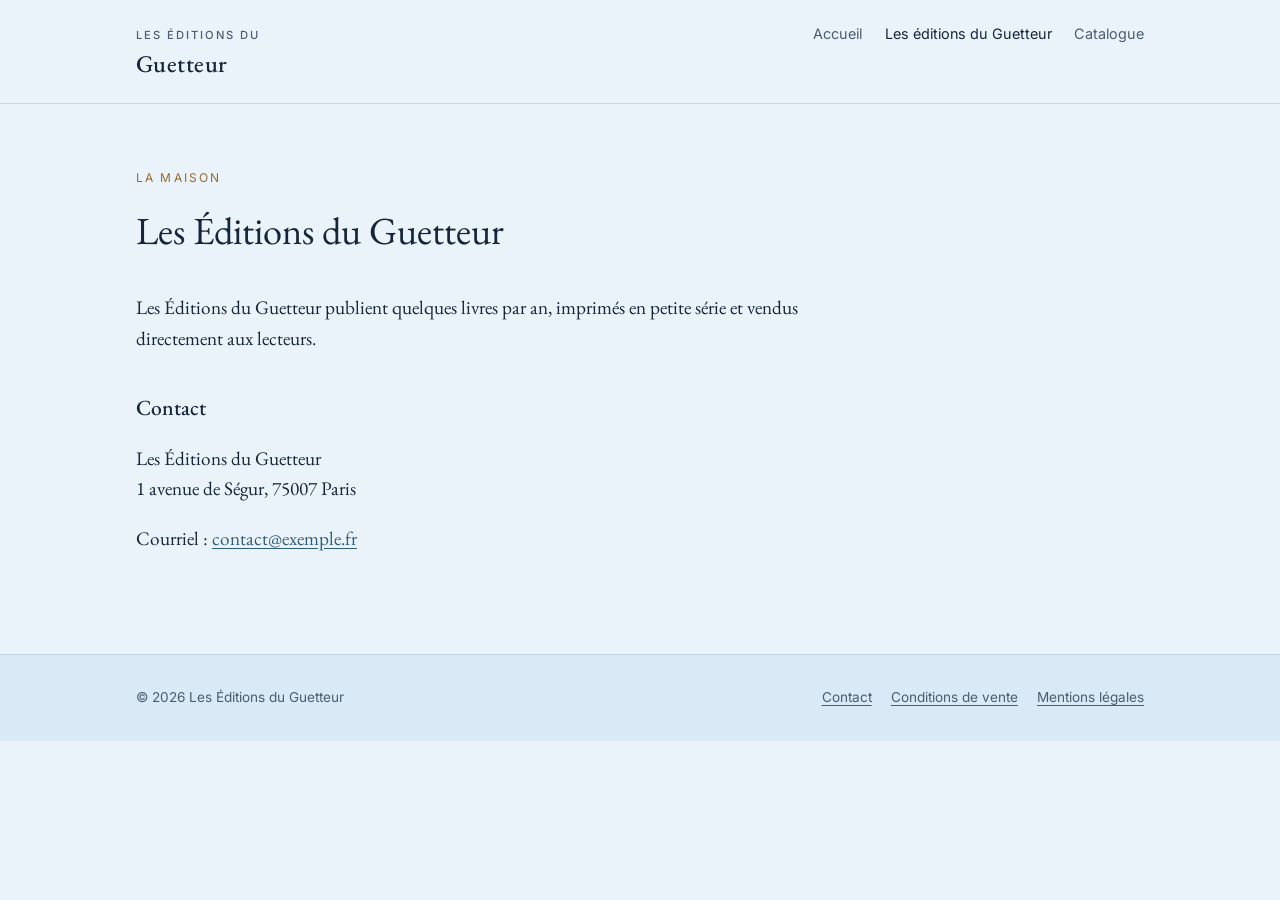
==== a-propos.html @ 1b1be40a "Nouvelle structure : menu, accueil dernière publication, catalogue en rubriques, extraits Co-Authore" ====
<!doctype html>
<html lang="fr">
<head>
  <meta charset="utf-8">
  <meta name="viewport" content="width=device-width, initial-scale=1">
  <meta name="robots" content="noindex"><!-- maquette : à retirer au lancement -->
  <title>La maison · Éditions du Guetteur</title>
  <link rel="preconnect" href="https://fonts.googleapis.com">
  <link rel="preconnect" href="https://fonts.gstatic.com" crossorigin>
  <link href="https://fonts.googleapis.com/css2?family=EB+Garamond:ital,wght@0,400;0,500;1,400&family=Inter:wght@400;500&display=swap" rel="stylesheet">
  <link rel="stylesheet" href="style.css">
</head>
<body>
  <header class="entete">
    <div class="conteneur">
      <a class="marque" href="index.html"><small>Les Éditions du</small>Guetteur</a>
      <nav class="nav">
        <a href="index.html">Accueil</a>
        <a href="a-propos.html" aria-current="page">Les éditions du Guetteur</a>
        <a href="catalogue.html">Catalogue</a>
      </nav>
    </div>
  </header>

  <main class="conteneur">
    <article class="texte">
      <p class="surtitre">La maison</p>
      <h1>Les Éditions du Guetteur</h1>
      <!-- TEXTE À FOURNIR : histoire et ligne éditoriale -->
      <p>Les Éditions du Guetteur publient quelques livres par an, imprimés en petite série et vendus directement aux lecteurs.</p>

      <h2>Contact</h2>
      <p>Les Éditions du Guetteur<br>1 avenue de Ségur, 75007 Paris</p>
      <!-- À FOURNIR : adresse e-mail de contact -->
      <p>Courriel : <a href="mailto:contact@exemple.fr">contact@exemple.fr</a></p>
    </article>
  </main>

  <footer class="pied">
    <div class="conteneur">
      <span>© 2026 Les Éditions du Guetteur</span>
      <nav>
        <a href="a-propos.html">Contact</a>
        <a href="cgv.html">Conditions de vente</a>
        <a href="mentions-legales.html">Mentions légales</a>
      </nav>
    </div>
  </footer>
</body>
</html>
---- style.css ----
/* Les Éditions du Guetteur — feuille de style unique */

:root {
  --papier: #eaf3fa;        /* bleu clair */
  --papier-2: #d9e9f5;
  --encre: #16263a;
  --encre-douce: #4a5d72;
  --filet: #c3d7e8;
  --accent: #2f5d7c;        /* bleu aquarelle */
  --accent-fonce: #234863;
  --ocre: #9a6a28;
  --largeur: 1040px;
  --serif: "EB Garamond", Garamond, Georgia, serif;
  --sans: "Inter", system-ui, -apple-system, sans-serif;
}

* { box-sizing: border-box; }

html { -webkit-text-size-adjust: 100%; }

body {
  margin: 0;
  background: var(--papier);
  color: var(--encre);
  font-family: var(--serif);
  font-size: 1.2rem;
  line-height: 1.6;
}

img { max-width: 100%; display: block; }

a { color: var(--accent); text-underline-offset: 3px; }
a:hover { color: var(--accent-fonce); }

.conteneur {
  max-width: var(--largeur);
  margin: 0 auto;
  padding: 0 16px;
}

/* En-tête */

.entete {
  border-bottom: 1px solid var(--filet);
}
.entete .conteneur {
  display: flex;
  align-items: baseline;
  justify-content: space-between;
  gap: 1rem;
  flex-wrap: wrap;
  padding-top: 1.4rem;
  padding-bottom: 1.2rem;
}
.marque {
  font-size: 1.5rem;
  font-weight: 500;
  letter-spacing: .02em;
  color: var(--encre);
  text-decoration: none;
}
.marque small {
  display: block;
  font-family: var(--sans);
  font-size: .7rem;
  letter-spacing: .18em;
  text-transform: uppercase;
  color: var(--encre-douce);
}
.nav { display: flex; flex-wrap: wrap; gap: .4rem 1.4rem; font-family: var(--sans); font-size: .9rem; }
.nav a { color: var(--encre-douce); text-decoration: none; }
.nav a:hover, .nav a[aria-current] { color: var(--encre); }

/* Accueil */

.intro {
  padding: 4.5rem 0 3rem;
  max-width: 40rem;
}
.intro h1 {
  font-weight: 400;
  font-size: clamp(2rem, 5vw, 3rem);
  line-height: 1.15;
  margin: 0 0 1rem;
}
.intro p { color: var(--encre-douce); margin: 0; }

.surtitre {
  font-family: var(--sans);
  font-size: .75rem;
  letter-spacing: .18em;
  text-transform: uppercase;
  color: var(--ocre);
  margin: 0 0 .8rem;
}

/* Accueil : dernière parution */

.a-la-une {
  display: grid;
  grid-template-columns: minmax(0, 4fr) minmax(0, 7fr);
  gap: 3.5rem;
  align-items: center;
  padding: 1rem 0 5rem;
}
.a-la-une-couverture { display: block; max-width: 340px; color: inherit; text-decoration: none; }
.a-la-une-couverture:hover .couverture { transform: translateY(-4px); box-shadow: 0 18px 30px -12px rgba(31,29,26,.35); }
.a-la-une h2 {
  font-weight: 400;
  font-size: clamp(1.8rem, 4vw, 2.6rem);
  line-height: 1.1;
  margin: 0 0 .3rem;
}
.a-la-une h2 a { color: var(--encre); text-decoration: none; }
.a-la-une h2 a:hover { color: var(--accent); }
.a-la-une .auteur { font-size: 1.3rem; color: var(--encre-douce); margin: 0 0 1rem; }
.a-la-une .details { font-family: var(--sans); font-size: .9rem; color: var(--encre-douce); margin: 0 0 2rem; }
.a-la-une .liens { display: flex; align-items: center; gap: 1.5rem; flex-wrap: wrap; margin: 0; }
.a-la-une .liens a:not(.bouton) { font-family: var(--sans); font-size: .95rem; }

/* Accueil : apparition en douceur (CSS seul, sans JavaScript) */

@keyframes apparaitre {
  from { opacity: 0; transform: translateY(18px); }
  to   { opacity: 1; transform: none; }
}
@keyframes poser-livre {
  from { opacity: 0; transform: translateY(28px) rotate(-2deg); }
  to   { opacity: 1; transform: none; }
}
.intro-courte h1 { animation: apparaitre .9s ease-out both; }
.a-la-une-couverture { animation: poser-livre 1.1s cubic-bezier(.2,.7,.2,1) .25s both; }
.a-la-une > div > * { animation: apparaitre .8s ease-out both; }
.a-la-une > div > :nth-child(1) { animation-delay: .6s; }
.a-la-une > div > :nth-child(2) { animation-delay: .75s; }
.a-la-une > div > :nth-child(3) { animation-delay: .9s; }
.a-la-une > div > :nth-child(4) { animation-delay: 1.1s; }
.a-la-une .bouton { transition: background .2s ease, transform .2s ease; }
.a-la-une .bouton:hover { transform: translateY(-2px); }

@media (prefers-reduced-motion: reduce) {
  .intro-courte h1, .a-la-une-couverture, .a-la-une > div > * { animation: none; }
}

/* Catalogue : rubriques */

.intro-courte { padding-bottom: 1rem; }
.rubrique { padding: 1.5rem 0 1rem; border-top: 1px solid var(--filet); }
.rubrique:last-child { padding-bottom: 4rem; }
.rubrique h2 { font-weight: 500; font-size: 1.6rem; margin: 0 0 1.5rem; }
.rubrique .catalogue { padding: 0 0 2rem; }
.rubrique .vide { color: var(--encre-douce); font-style: italic; margin: 0 0 2rem; }

.catalogue {
  display: grid;
  grid-template-columns: repeat(auto-fill, minmax(150px, 230px));
  gap: 2.5rem 1.5rem;
  padding: 1rem 0 5rem;
}
.fiche { text-decoration: none; color: inherit; }
.fiche h3 { font-weight: 500; font-size: 1.25rem; margin: 1rem 0 .1rem; line-height: 1.25; }
.fiche p { margin: 0; color: var(--encre-douce); font-size: 1rem; }
.fiche:hover .couverture { transform: translateY(-4px); box-shadow: 0 18px 30px -12px rgba(31,29,26,.35); }

/* Vraie couverture (image) */

.couverture-img {
  width: 100%;
  height: auto;
  background: #fff;
  box-shadow: 0 10px 24px -12px rgba(31,29,26,.35);
  transition: transform .25s ease, box-shadow .25s ease;
}
.fiche:hover .couverture-img,
.a-la-une-couverture:hover .couverture-img { transform: translateY(-4px); box-shadow: 0 18px 30px -12px rgba(31,29,26,.35); }
.livre .couverture-img { max-width: 420px; }

/* Couverture typographique (en attendant la vraie) */

.couverture {
  aspect-ratio: 2 / 3;
  position: relative;
  overflow: hidden;
  background: #fbf9f4;
  box-shadow: 0 10px 24px -12px rgba(31,29,26,.35);
  transition: transform .25s ease, box-shadow .25s ease;
  display: flex;
  flex-direction: column;
  justify-content: space-between;
  padding: 9% 10%;
  color: var(--encre);
}
.couverture::before {
  content: "";
  position: absolute;
  inset: -10%;
  background:
    radial-gradient(ellipse 45% 30% at 30% 55%, rgba(47,93,124,.38), transparent 70%),
    radial-gradient(ellipse 35% 28% at 68% 62%, rgba(192,138,62,.35), transparent 70%),
    radial-gradient(ellipse 30% 22% at 52% 74%, rgba(122,150,98,.30), transparent 70%);
  filter: blur(6px);
}
.couverture > * { position: relative; }
.couverture .c-auteur {
  font-family: var(--sans);
  font-size: clamp(.55rem, 1.6vw, .8rem);
  letter-spacing: .2em;
  text-transform: uppercase;
}
.couverture .c-titre {
  font-size: clamp(1.3rem, 4vw, 2.2rem);
  line-height: 1.05;
  font-weight: 500;
}
.couverture .c-editeur {
  font-family: var(--sans);
  font-size: clamp(.5rem, 1.4vw, .7rem);
  letter-spacing: .14em;
  text-transform: uppercase;
  color: var(--encre-douce);
}

/* Page livre */

.livre {
  display: grid;
  grid-template-columns: minmax(0, 5fr) minmax(0, 7fr);
  gap: 4rem;
  padding: 4rem 0;
  align-items: start;
}
.livre h1 {
  font-weight: 400;
  font-size: clamp(2rem, 5vw, 3rem);
  line-height: 1.1;
  margin: 0 0 .3rem;
}
.livre .auteur { font-size: 1.3rem; color: var(--encre-douce); margin: 0 0 2rem; }

.achat {
  display: flex;
  align-items: center;
  gap: 1.5rem;
  flex-wrap: wrap;
  padding: 1.4rem 0;
  border-top: 1px solid var(--filet);
  border-bottom: 1px solid var(--filet);
  margin-bottom: 2rem;
}
.prix { font-size: 2rem; }
.prix small { display: block; font-family: var(--sans); font-size: .75rem; color: var(--encre-douce); }
.bouton {
  display: inline-block;
  background: var(--accent);
  color: #fff;
  font-family: var(--sans);
  font-size: 1rem;
  font-weight: 500;
  padding: .9rem 1.8rem;
  border-radius: 2px;
  text-decoration: none;
}
.bouton:hover { background: var(--accent-fonce); color: #fff; }
.achat .note { font-family: var(--sans); font-size: .8rem; color: var(--encre-douce); flex-basis: 100%; margin: 0; }

.caracteristiques {
  font-family: var(--sans);
  font-size: .9rem;
  display: grid;
  grid-template-columns: auto 1fr;
  gap: .4rem 1.5rem;
  margin: 2rem 0 0;
}
.caracteristiques dt { color: var(--encre-douce); }
.caracteristiques dd { margin: 0; }

.photo-lecture { margin: 3rem 0 0; }
.photo-lecture figcaption { font-family: var(--sans); font-size: .8rem; color: var(--encre-douce); margin-top: .5rem; }

/* Page livre : l'auteur, extraits */

.livre-suite { border-top: 1px solid var(--filet); padding: 2.5rem 0; }
.livre-suite:last-child { padding-bottom: 5rem; }
.livre-suite h2 { font-weight: 500; font-size: 1.6rem; margin: 0 0 1.2rem; }
.livre-suite > p { max-width: 42rem; }
.pages-livre { margin: 0 0 2.5rem; }
.pages-livre img { width: 100%; height: auto; box-shadow: 0 10px 24px -12px rgba(31,29,26,.35); }
.pages-livre figcaption { font-family: var(--sans); font-size: .8rem; color: var(--encre-douce); margin-top: .5rem; }
.extraits { max-width: 42rem; }
.extraits blockquote { margin: 0; padding: 0 0 1.6rem; font-style: italic; }
.extraits blockquote + blockquote::before { content: "★"; display: block; text-align: center; font-style: normal; font-size: .9rem; color: var(--encre-douce); margin-bottom: 1.6rem; }
.extraits p { margin: 0; }

/* Pages de texte */

.texte { max-width: 42rem; padding: 4rem 0 5rem; }
.texte h1 { font-weight: 400; font-size: 2.4rem; margin: 0 0 2rem; }
.texte h2 { font-weight: 500; font-size: 1.35rem; margin: 2.2rem 0 .6rem; }

/* Pied de page */

.pied {
  border-top: 1px solid var(--filet);
  background: var(--papier-2);
  font-family: var(--sans);
  font-size: .85rem;
  color: var(--encre-douce);
}
.pied .conteneur {
  display: flex;
  justify-content: space-between;
  gap: 1rem;
  flex-wrap: wrap;
  padding-top: 2rem;
  padding-bottom: 2rem;
}
.pied a { color: var(--encre-douce); }
.pied nav { display: flex; gap: 1.2rem; flex-wrap: wrap; }

@media (max-width: 720px) {
  .livre { grid-template-columns: 1fr; gap: 2rem; padding: 2rem 0; }
  .livre .couverture, .livre .couverture-img { max-width: 280px; }
  .intro { padding: 3rem 0 2rem; }
  .a-la-une { grid-template-columns: 1fr; gap: 2rem; padding-bottom: 3.5rem; }
  .a-la-une-couverture { max-width: 260px; }
}
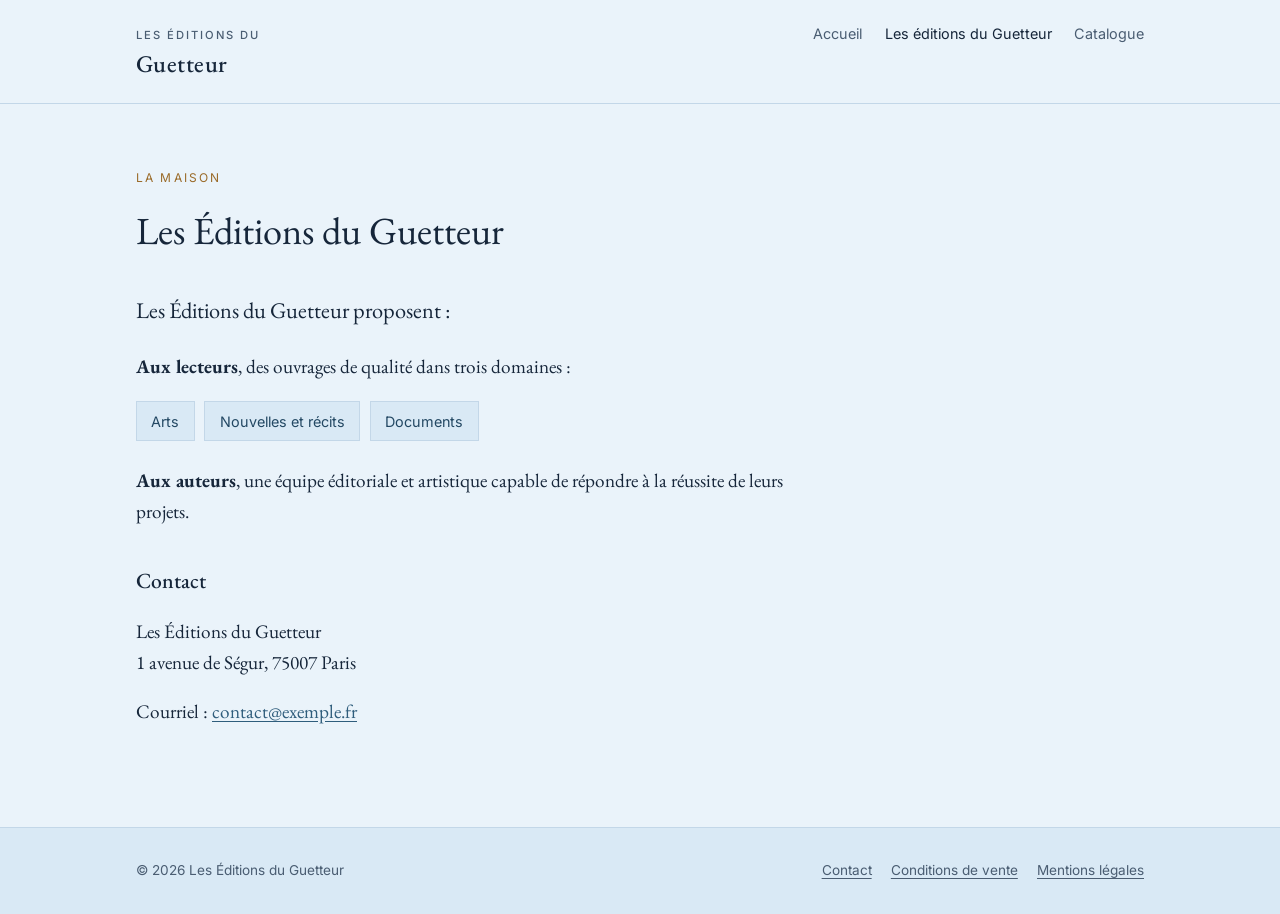
==== commit 60688004: "Prochaine publication, livres à paraître, texte de la maison, détails du livre Co-Authored-By: Claud" ====
--- a/a-propos.html
+++ b/a-propos.html
@@ -26,8 +26,15 @@
     <article class="texte">
       <p class="surtitre">La maison</p>
       <h1>Les Éditions du Guetteur</h1>
-      <!-- TEXTE À FOURNIR : histoire et ligne éditoriale -->
-      <p>Les Éditions du Guetteur publient quelques livres par an, imprimés en petite série et vendus directement aux lecteurs.</p>
+      <!-- Texte de Thierry (Bureau, « Les Editions du Guetteur proposent.docx », 4 nov. 2026) -->
+      <p class="chapeau">Les Éditions du Guetteur proposent&nbsp;:</p>
+      <p><strong>Aux lecteurs</strong>, des ouvrages de qualité dans trois domaines&nbsp;:</p>
+      <ul class="domaines">
+        <li><a href="catalogue.html#arts">Arts</a></li>
+        <li><a href="catalogue.html#nouvelles-recits">Nouvelles et récits</a></li>
+        <li><a href="catalogue.html#documents">Documents</a></li>
+      </ul>
+      <p><strong>Aux auteurs</strong>, une équipe éditoriale et artistique capable de répondre à la réussite de leurs projets.</p>
 
       <h2>Contact</h2>
       <p>Les Éditions du Guetteur<br>1 avenue de Ségur, 75007 Paris</p>
--- a/style.css
+++ b/style.css
@@ -118,6 +118,34 @@
 .a-la-une .liens { display: flex; align-items: center; gap: 1.5rem; flex-wrap: wrap; margin: 0; }
 .a-la-une .liens a:not(.bouton) { font-family: var(--sans); font-size: .95rem; }
 
+/* Accueil : prochaine publication */
+
+.a-venir { border-top: 1px solid var(--filet); padding-top: 3rem; }
+.titre-section {
+  font-weight: 400;
+  font-size: clamp(1.8rem, 4vw, 2.4rem);
+  line-height: 1.15;
+  margin: 0 0 2rem;
+}
+.a-venir h3 {
+  font-weight: 400;
+  font-size: clamp(1.8rem, 4vw, 2.6rem);
+  line-height: 1.1;
+  margin: 0 0 .3rem;
+}
+.a-venir .sortie {
+  display: inline-block;
+  font-family: var(--sans);
+  font-size: .95rem;
+  color: var(--accent-fonce);
+  background: var(--papier-2);
+  border: 1px solid var(--filet);
+  padding: .5rem .9rem;
+  margin: 0;
+}
+.a-venir .a-la-une-couverture,
+.a-venir .a-la-une > div > * { animation: none; }
+
 /* Accueil : apparition en douceur (CSS seul, sans JavaScript) */
 
 @keyframes apparaitre {
@@ -141,6 +169,47 @@
 @media (prefers-reduced-motion: reduce) {
   .intro-courte h1, .a-la-une-couverture, .a-la-une > div > * { animation: none; }
 }
+
+/* Catalogue : livre à paraître */
+
+.catalogue { align-items: start; }
+.vignette { position: relative; }
+.bandeau {
+  position: absolute;
+  top: .7rem;
+  left: .7rem;
+  font-family: var(--sans);
+  font-size: .72rem;
+  font-weight: 500;
+  letter-spacing: .12em;
+  text-transform: uppercase;
+  color: #fff;
+  background: var(--accent);
+  padding: .35rem .6rem;
+}
+.fiche-a-paraitre { cursor: default; }
+.bandeau-bas { top: auto; left: auto; bottom: 2.6rem; right: .7rem; }
+
+/* Livres tests (fictifs, à retirer avant le lancement) */
+.fiche-test { cursor: default; }
+.bandeau-test { background: var(--ocre); top: auto; left: auto; bottom: 2.6rem; right: .7rem; }
+.vignette .bandeau { z-index: 1; }
+.couverture.teinte-ocre::before {
+  background:
+    radial-gradient(ellipse 50% 35% at 35% 60%, rgba(192,138,62,.45), transparent 70%),
+    radial-gradient(ellipse 35% 25% at 70% 70%, rgba(154,106,40,.30), transparent 70%);
+}
+.couverture.teinte-vert::before {
+  background:
+    radial-gradient(ellipse 50% 35% at 40% 60%, rgba(122,150,98,.45), transparent 70%),
+    radial-gradient(ellipse 35% 25% at 70% 50%, rgba(47,93,124,.25), transparent 70%);
+}
+.couverture.teinte-gris::before {
+  background:
+    radial-gradient(ellipse 55% 35% at 45% 62%, rgba(74,93,114,.40), transparent 70%),
+    radial-gradient(ellipse 30% 22% at 70% 72%, rgba(22,38,58,.25), transparent 70%);
+}
+.fiche .details-fiche { font-family: var(--sans); font-size: .8rem; line-height: 1.5; margin-top: .4rem; }
 
 /* Catalogue : rubriques */
 
@@ -296,6 +365,19 @@
 .texte { max-width: 42rem; padding: 4rem 0 5rem; }
 .texte h1 { font-weight: 400; font-size: 2.4rem; margin: 0 0 2rem; }
 .texte h2 { font-weight: 500; font-size: 1.35rem; margin: 2.2rem 0 .6rem; }
+.texte .chapeau { font-size: 1.4rem; margin-bottom: 1.4rem; }
+.domaines { list-style: none; padding: 0; margin: .4rem 0 1.6rem; display: flex; flex-wrap: wrap; gap: .6rem; }
+.domaines a {
+  display: inline-block;
+  font-family: var(--sans);
+  font-size: .9rem;
+  text-decoration: none;
+  color: var(--accent-fonce);
+  background: var(--papier-2);
+  border: 1px solid var(--filet);
+  padding: .45rem .9rem;
+}
+.domaines a:hover { background: var(--filet); }
 
 /* Pied de page */
 
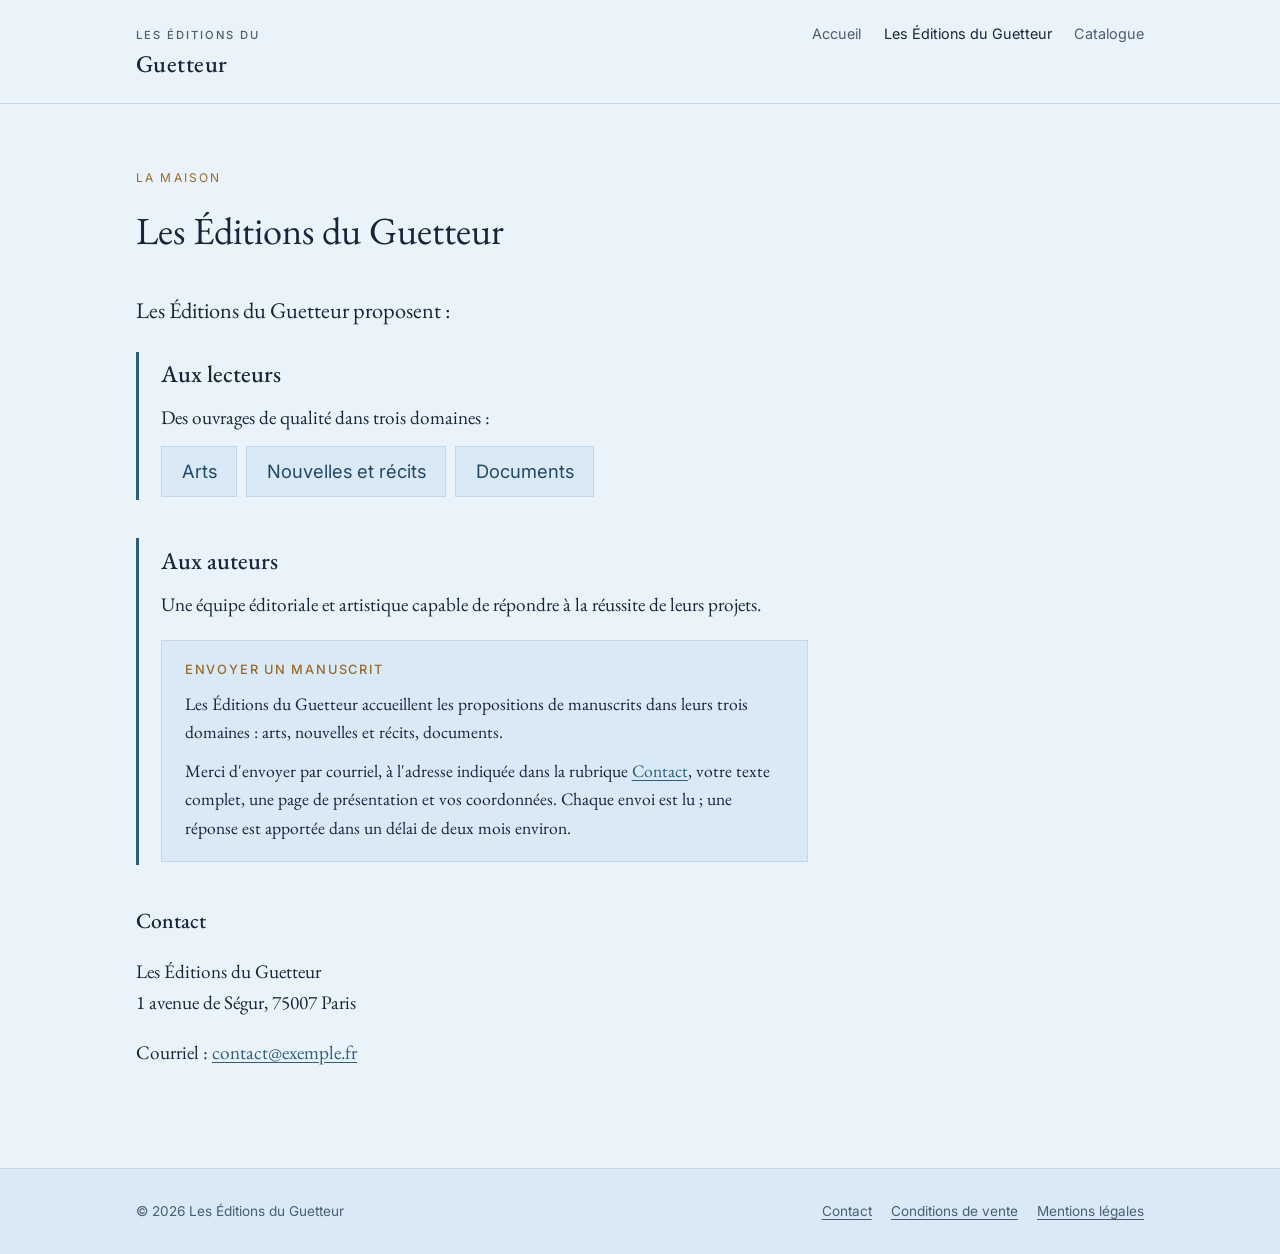
==== commit 669dc57e: "Présentation des Aquarellistes, menu « Les Éditions », volets lecteurs/auteurs et envoi de manuscrit" ====
--- a/a-propos.html
+++ b/a-propos.html
@@ -16,7 +16,7 @@
       <a class="marque" href="index.html"><small>Les Éditions du</small>Guetteur</a>
       <nav class="nav">
         <a href="index.html">Accueil</a>
-        <a href="a-propos.html" aria-current="page">Les éditions du Guetteur</a>
+        <a href="a-propos.html" aria-current="page">Les Éditions du Guetteur</a>
         <a href="catalogue.html">Catalogue</a>
       </nav>
     </div>
@@ -28,15 +28,28 @@
       <h1>Les Éditions du Guetteur</h1>
       <!-- Texte de Thierry (Bureau, « Les Editions du Guetteur proposent.docx », 4 nov. 2026) -->
       <p class="chapeau">Les Éditions du Guetteur proposent&nbsp;:</p>
-      <p><strong>Aux lecteurs</strong>, des ouvrages de qualité dans trois domaines&nbsp;:</p>
-      <ul class="domaines">
-        <li><a href="catalogue.html#arts">Arts</a></li>
-        <li><a href="catalogue.html#nouvelles-recits">Nouvelles et récits</a></li>
-        <li><a href="catalogue.html#documents">Documents</a></li>
-      </ul>
-      <p><strong>Aux auteurs</strong>, une équipe éditoriale et artistique capable de répondre à la réussite de leurs projets.</p>
+      <section class="volet" aria-labelledby="titre-lecteurs">
+        <h2 id="titre-lecteurs">Aux lecteurs</h2>
+        <p>Des ouvrages de qualité dans trois domaines&nbsp;:</p>
+        <ul class="domaines">
+          <li><a href="catalogue.html#arts">Arts</a></li>
+          <li><a href="catalogue.html#nouvelles-recits">Nouvelles et récits</a></li>
+          <li><a href="catalogue.html#documents">Documents</a></li>
+        </ul>
+      </section>
 
-      <h2>Contact</h2>
+      <section class="volet" aria-labelledby="titre-auteurs">
+        <h2 id="titre-auteurs">Aux auteurs</h2>
+        <p>Une équipe éditoriale et artistique capable de répondre à la réussite de leurs projets.</p>
+        <!-- Brouillon n° 2 choisi par Thierry le 9 nov. 2026 : envoi par courriel, réponse sous deux mois environ -->
+        <div class="manuscrit">
+          <h3>Envoyer un manuscrit</h3>
+          <p>Les Éditions du Guetteur accueillent les propositions de manuscrits dans leurs trois domaines&nbsp;: arts, nouvelles et récits, documents.</p>
+          <p>Merci d'envoyer par courriel, à l'adresse indiquée dans la rubrique <a href="#contact">Contact</a>, votre texte complet, une page de présentation et vos coordonnées. Chaque envoi est lu&nbsp;; une réponse est apportée dans un délai de deux mois environ.</p>
+        </div>
+      </section>
+
+      <h2 id="contact">Contact</h2>
       <p>Les Éditions du Guetteur<br>1 avenue de Ségur, 75007 Paris</p>
       <!-- À FOURNIR : adresse e-mail de contact -->
       <p>Courriel : <a href="mailto:contact@exemple.fr">contact@exemple.fr</a></p>
--- a/style.css
+++ b/style.css
@@ -118,6 +118,40 @@
 .a-la-une .liens { display: flex; align-items: center; gap: 1.5rem; flex-wrap: wrap; margin: 0; }
 .a-la-une .liens a:not(.bouton) { font-family: var(--sans); font-size: .95rem; }
 
+/* Accueil : nom du domaine (Arts, Nouvelles et récits, Documents) plus grand */
+.a-la-une .surtitre { font-size: 1.05rem; letter-spacing: .14em; margin-bottom: .6rem; }
+
+/* Accueil : citation, rareté, feuilleter */
+
+.citation-une {
+  margin: 0 0 1.4rem;
+  padding-left: 1.2rem;
+  border-left: 2px solid var(--accent);
+  font-style: italic;
+  font-size: clamp(1.3rem, 2.6vw, 1.7rem);
+  line-height: 1.35;
+  color: var(--encre);
+}
+.citation-une p { margin: 0; }
+.rarete { font-family: var(--sans); font-size: .95rem; color: var(--encre-douce); margin: 0 0 1.8rem; }
+.rarete strong { color: var(--encre); font-weight: 500; }
+
+.feuilleter {
+  display: block;
+  margin: -2rem 0 5rem;
+  text-decoration: none;
+  color: var(--accent);
+}
+.feuilleter img {
+  width: 100%;
+  height: auto;
+  box-shadow: 0 10px 24px -12px rgba(31,29,26,.35);
+  transition: transform .25s ease, box-shadow .25s ease;
+}
+.feuilleter:hover img { transform: translateY(-3px); box-shadow: 0 18px 30px -12px rgba(31,29,26,.35); }
+.feuilleter-legende { display: block; font-family: var(--sans); font-size: .95rem; margin-top: .8rem; }
+.feuilleter:hover .feuilleter-legende { color: var(--accent-fonce); text-decoration: underline; text-underline-offset: 3px; }
+
 /* Accueil : prochaine publication */
 
 .a-venir { border-top: 1px solid var(--filet); padding-top: 3rem; }
@@ -133,6 +167,9 @@
   line-height: 1.1;
   margin: 0 0 .3rem;
 }
+.a-venir h3 a { color: var(--encre); text-decoration: none; }
+.a-venir h3 a:hover { color: var(--accent); }
+.a-venir .liens { margin-top: 1.4rem; }
 .a-venir .sortie {
   display: inline-block;
   font-family: var(--sans);
@@ -162,12 +199,15 @@
 .a-la-une > div > :nth-child(1) { animation-delay: .6s; }
 .a-la-une > div > :nth-child(2) { animation-delay: .75s; }
 .a-la-une > div > :nth-child(3) { animation-delay: .9s; }
-.a-la-une > div > :nth-child(4) { animation-delay: 1.1s; }
+.a-la-une > div > :nth-child(4) { animation-delay: 1.05s; }
+.a-la-une > div > :nth-child(5) { animation-delay: 1.2s; }
+.a-la-une > div > :nth-child(6) { animation-delay: 1.35s; }
+.feuilleter { animation: apparaitre .9s ease-out 1.5s both; }
 .a-la-une .bouton { transition: background .2s ease, transform .2s ease; }
 .a-la-une .bouton:hover { transform: translateY(-2px); }
 
 @media (prefers-reduced-motion: reduce) {
-  .intro-courte h1, .a-la-une-couverture, .a-la-une > div > * { animation: none; }
+  .intro-courte h1, .a-la-une-couverture, .a-la-une > div > *, .feuilleter { animation: none; }
 }
 
 /* Catalogue : livre à paraître */
@@ -187,7 +227,6 @@
   background: var(--accent);
   padding: .35rem .6rem;
 }
-.fiche-a-paraitre { cursor: default; }
 .bandeau-bas { top: auto; left: auto; bottom: 2.6rem; right: .7rem; }
 
 /* Livres tests (fictifs, à retirer avant le lancement) */
@@ -332,6 +371,24 @@
 .bouton:hover { background: var(--accent-fonce); color: #fff; }
 .achat .note { font-family: var(--sans); font-size: .8rem; color: var(--encre-douce); flex-basis: 100%; margin: 0; }
 
+.parution {
+  padding: 1.4rem 0;
+  border-top: 1px solid var(--filet);
+  border-bottom: 1px solid var(--filet);
+  margin-bottom: 2rem;
+}
+.parution-date {
+  display: inline-block;
+  font-family: var(--sans);
+  font-size: 1.05rem;
+  color: var(--accent-fonce);
+  background: var(--papier-2);
+  border: 1px solid var(--filet);
+  padding: .6rem 1rem;
+  margin: 0 0 .8rem;
+}
+.parution .note { font-family: var(--sans); font-size: .8rem; color: var(--encre-douce); margin: 0; }
+
 .caracteristiques {
   font-family: var(--sans);
   font-size: .9rem;
@@ -360,6 +417,18 @@
 .extraits blockquote + blockquote::before { content: "★"; display: block; text-align: center; font-style: normal; font-size: .9rem; color: var(--encre-douce); margin-bottom: 1.6rem; }
 .extraits p { margin: 0; }
 
+.biblio { list-style: none; padding: 0; margin: 0 0 2rem; max-width: 42rem; display: grid; gap: 1rem; }
+.biblio li { font-family: var(--sans); font-size: .9rem; color: var(--encre-douce); line-height: 1.5; }
+.biblio .b-titre {
+  display: block;
+  font-family: var(--serif);
+  font-size: 1.05rem;
+  font-variant: small-caps;
+  letter-spacing: .03em;
+  color: var(--encre);
+}
+.biblio-note { max-width: 42rem; font-style: italic; color: var(--encre-douce); }
+
 /* Pages de texte */
 
 .texte { max-width: 42rem; padding: 4rem 0 5rem; }
@@ -370,14 +439,41 @@
 .domaines a {
   display: inline-block;
   font-family: var(--sans);
-  font-size: .9rem;
+  font-size: 1.15rem;
   text-decoration: none;
   color: var(--accent-fonce);
   background: var(--papier-2);
   border: 1px solid var(--filet);
-  padding: .45rem .9rem;
+  padding: .6rem 1.2rem;
 }
 .domaines a:hover { background: var(--filet); }
+
+/* Page « Les Éditions du Guetteur » : deux volets, lecteurs et auteurs */
+.volet {
+  border-left: 3px solid var(--accent);
+  padding: .2rem 0 .2rem 1.4rem;
+  margin: 0 0 2.4rem;
+}
+.volet h2 { margin-top: 0; font-size: 1.5rem; }
+.volet > p { margin: 0 0 .8rem; }
+.volet .domaines { margin-bottom: 0; }
+.manuscrit {
+  background: var(--papier-2);
+  border: 1px solid var(--filet);
+  padding: 1.2rem 1.4rem;
+  margin-top: 1.2rem;
+}
+.manuscrit h3 {
+  font-family: var(--sans);
+  font-size: .8rem;
+  font-weight: 500;
+  letter-spacing: .14em;
+  text-transform: uppercase;
+  color: var(--ocre);
+  margin: 0 0 .6rem;
+}
+.manuscrit p { margin: 0 0 .7rem; font-size: 1.1rem; }
+.manuscrit p:last-child { margin-bottom: 0; }
 
 /* Pied de page */
 
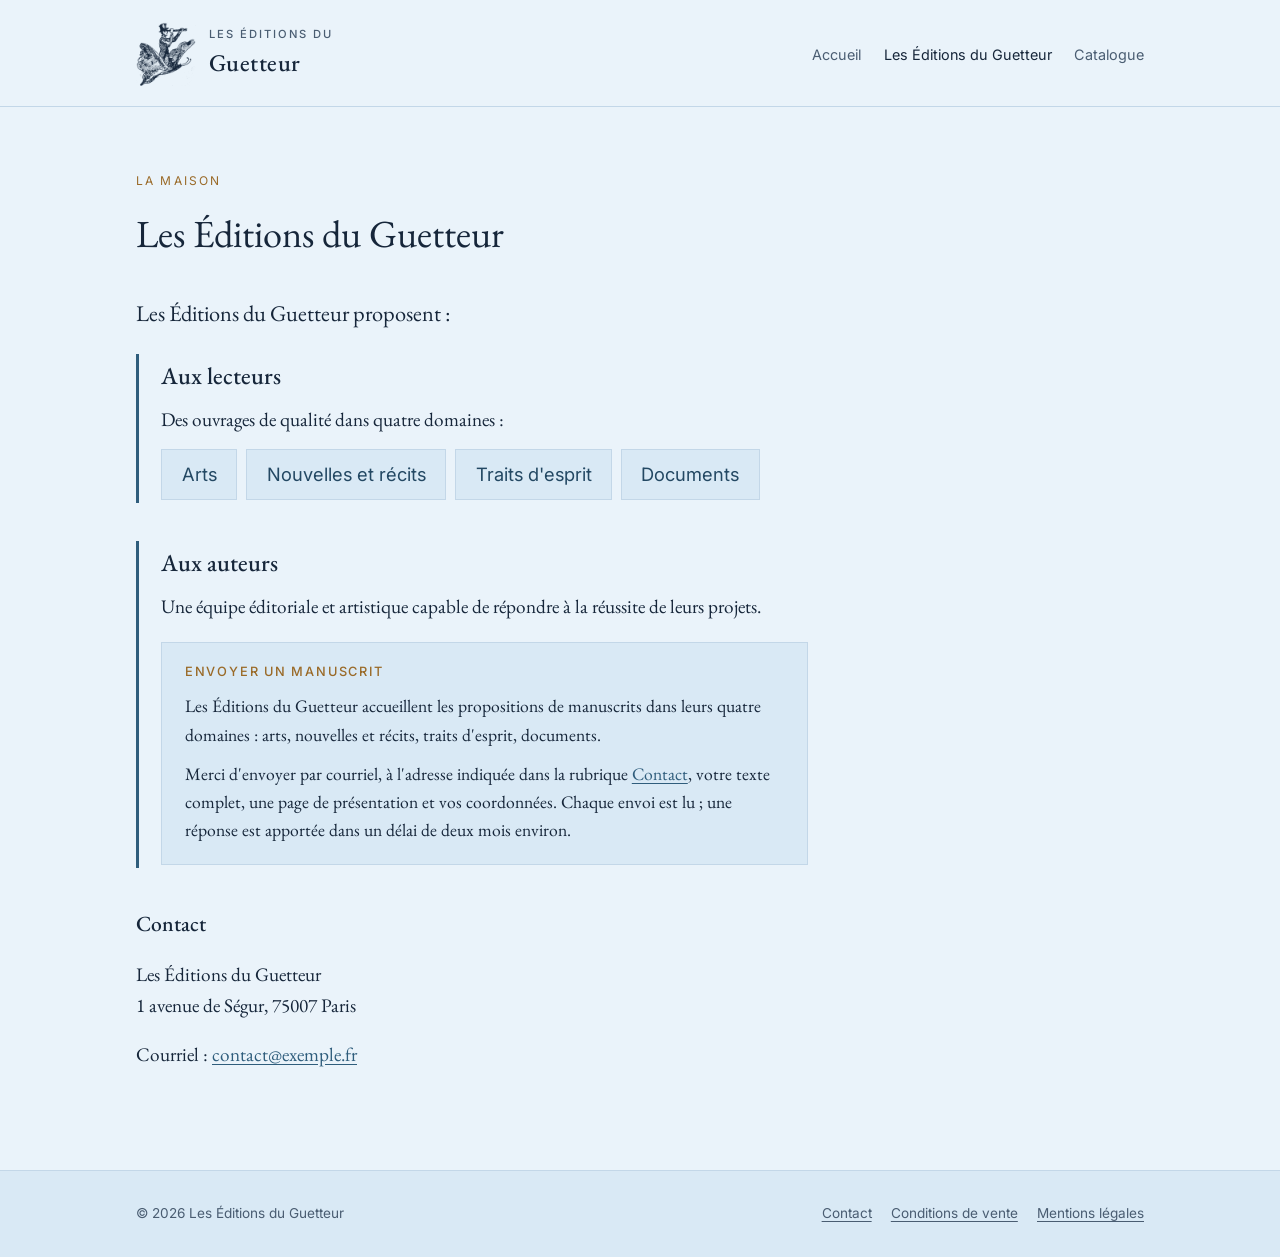
==== commit c42db6d6: "Logo du guetteur au papillon, nouvelle photo des Aquarellistes, domaine Traits d'esprit Co-Authored-" ====
--- a/a-propos.html
+++ b/a-propos.html
@@ -13,7 +13,7 @@
 <body>
   <header class="entete">
     <div class="conteneur">
-      <a class="marque" href="index.html"><small>Les Éditions du</small>Guetteur</a>
+      <a class="marque" href="index.html"><img src="img/logo-guetteur.png" alt="" width="150" height="160"><span><small>Les Éditions du</small>Guetteur</span></a>
       <nav class="nav">
         <a href="index.html">Accueil</a>
         <a href="a-propos.html" aria-current="page">Les Éditions du Guetteur</a>
@@ -30,10 +30,11 @@
       <p class="chapeau">Les Éditions du Guetteur proposent&nbsp;:</p>
       <section class="volet" aria-labelledby="titre-lecteurs">
         <h2 id="titre-lecteurs">Aux lecteurs</h2>
-        <p>Des ouvrages de qualité dans trois domaines&nbsp;:</p>
+        <p>Des ouvrages de qualité dans quatre domaines&nbsp;:</p>
         <ul class="domaines">
           <li><a href="catalogue.html#arts">Arts</a></li>
           <li><a href="catalogue.html#nouvelles-recits">Nouvelles et récits</a></li>
+          <li><a href="catalogue.html#traits-d-esprit">Traits d'esprit</a></li>
           <li><a href="catalogue.html#documents">Documents</a></li>
         </ul>
       </section>
@@ -44,7 +45,7 @@
         <!-- Brouillon n° 2 choisi par Thierry le 9 nov. 2026 : envoi par courriel, réponse sous deux mois environ -->
         <div class="manuscrit">
           <h3>Envoyer un manuscrit</h3>
-          <p>Les Éditions du Guetteur accueillent les propositions de manuscrits dans leurs trois domaines&nbsp;: arts, nouvelles et récits, documents.</p>
+          <p>Les Éditions du Guetteur accueillent les propositions de manuscrits dans leurs quatre domaines&nbsp;: arts, nouvelles et récits, traits d'esprit, documents.</p>
           <p>Merci d'envoyer par courriel, à l'adresse indiquée dans la rubrique <a href="#contact">Contact</a>, votre texte complet, une page de présentation et vos coordonnées. Chaque envoi est lu&nbsp;; une réponse est apportée dans un délai de deux mois environ.</p>
         </div>
       </section>
--- a/style.css
+++ b/style.css
@@ -53,12 +53,17 @@
   padding-bottom: 1.2rem;
 }
 .marque {
+  display: flex;
+  align-items: center;
+  gap: .8rem;
   font-size: 1.5rem;
   font-weight: 500;
   letter-spacing: .02em;
   color: var(--encre);
   text-decoration: none;
 }
+.marque img { height: 64px; width: auto; }
+.entete .conteneur { align-items: center; }
 .marque small {
   display: block;
   font-family: var(--sans);
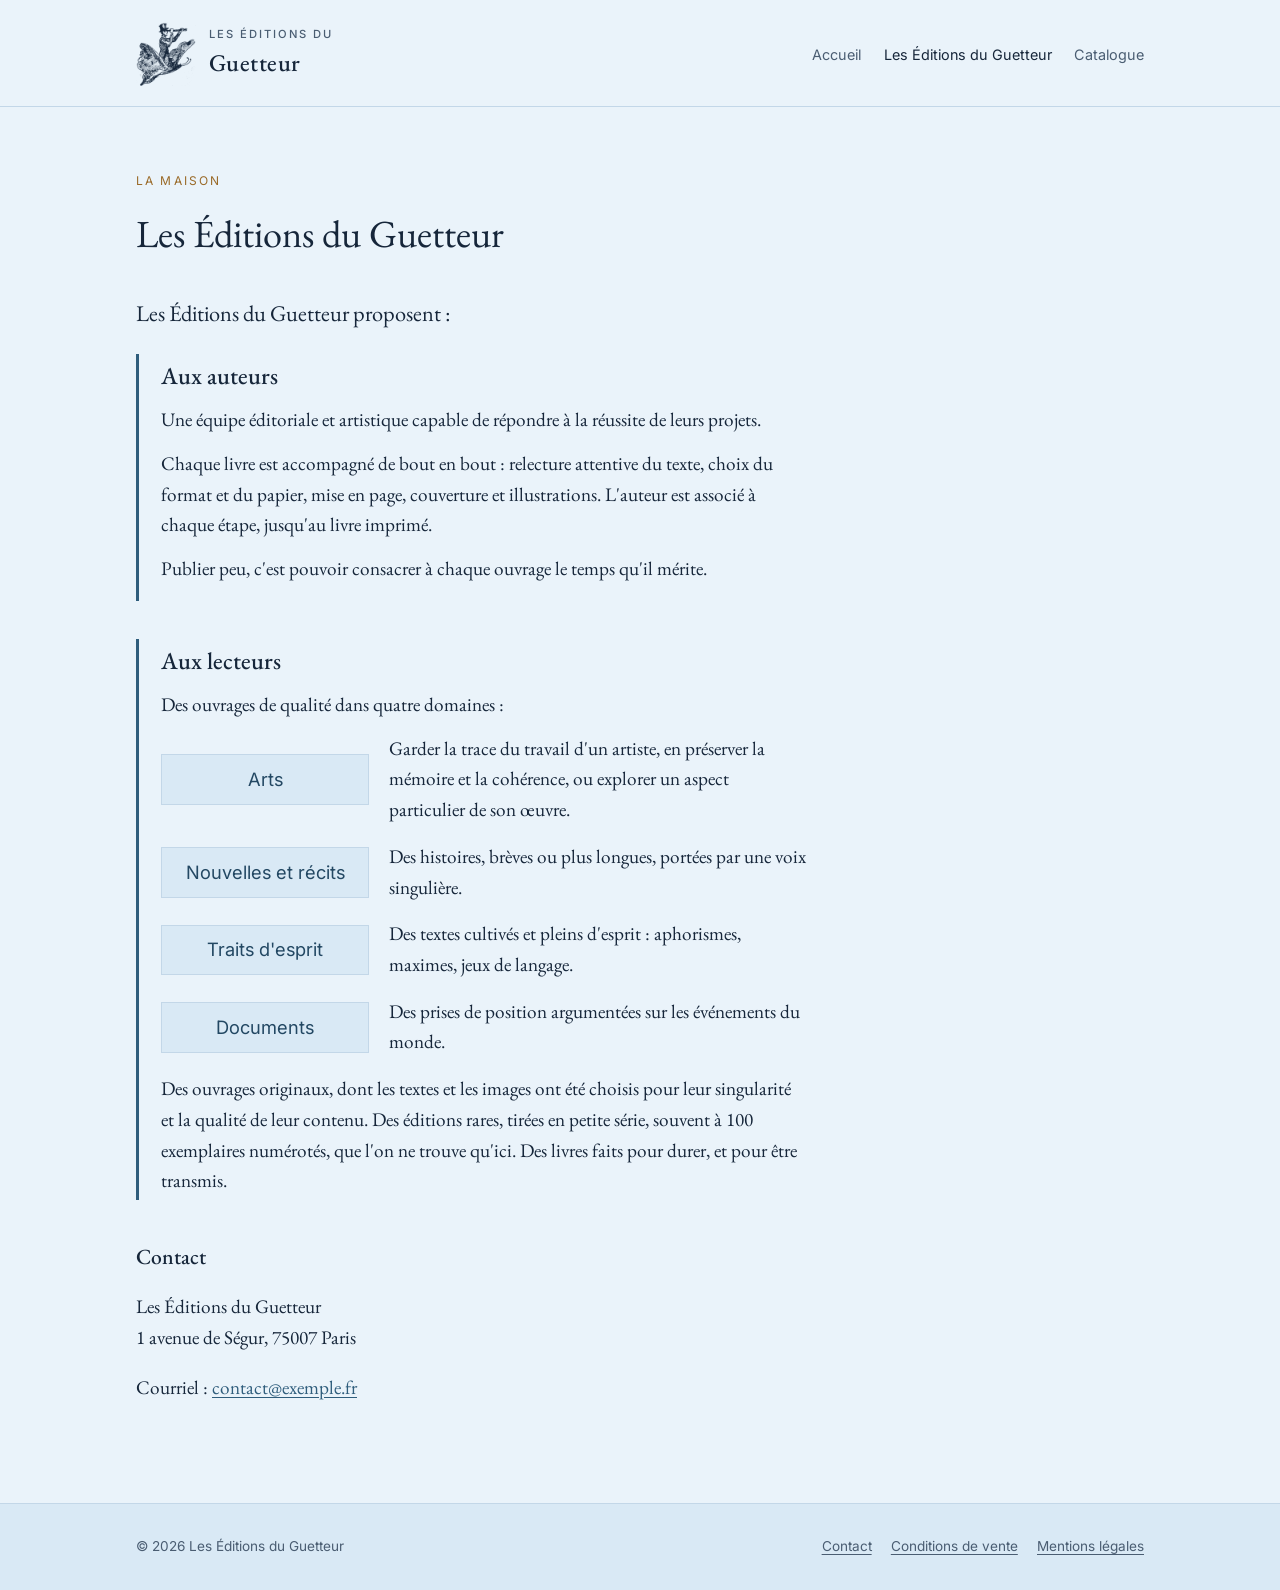
==== commit 25d6df64: "Page des Éditions : volets auteurs et lecteurs développés, projet éditorial par domaine ; couverture" ====
--- a/a-propos.html
+++ b/a-propos.html
@@ -28,26 +28,29 @@
       <h1>Les Éditions du Guetteur</h1>
       <!-- Texte de Thierry (Bureau, « Les Editions du Guetteur proposent.docx », 4 nov. 2026) -->
       <p class="chapeau">Les Éditions du Guetteur proposent&nbsp;:</p>
+      <!-- Volets développés : proposition n° 2 choisie par Thierry le 17 nov. 2026, auteurs en premier -->
+      <section class="volet" aria-labelledby="titre-auteurs">
+        <h2 id="titre-auteurs">Aux auteurs</h2>
+        <p>Une équipe éditoriale et artistique capable de répondre à la réussite de leurs projets.</p>
+        <p>Chaque livre est accompagné de bout en bout&nbsp;: relecture attentive du texte, choix du format et du papier, mise en page, couverture et illustrations. L'auteur est associé à chaque étape, jusqu'au livre imprimé.</p>
+        <p>Publier peu, c'est pouvoir consacrer à chaque ouvrage le temps qu'il mérite.</p>
+      </section>
+
       <section class="volet" aria-labelledby="titre-lecteurs">
         <h2 id="titre-lecteurs">Aux lecteurs</h2>
         <p>Des ouvrages de qualité dans quatre domaines&nbsp;:</p>
-        <ul class="domaines">
-          <li><a href="catalogue.html#arts">Arts</a></li>
-          <li><a href="catalogue.html#nouvelles-recits">Nouvelles et récits</a></li>
-          <li><a href="catalogue.html#traits-d-esprit">Traits d'esprit</a></li>
-          <li><a href="catalogue.html#documents">Documents</a></li>
+        <!-- Projet éditorial par domaine : idées de Thierry du 17 nov. 2026 (Nouvelles et récits : phrase de Claude validée par Thierry) -->
+        <ul class="domaines projet">
+          <li><a href="catalogue.html#arts">Arts</a>
+            <p>Garder la trace du travail d'un artiste, en préserver la mémoire et la cohérence, ou explorer un aspect particulier de son œuvre.</p></li>
+          <li><a href="catalogue.html#nouvelles-recits">Nouvelles et récits</a>
+            <p>Des histoires, brèves ou plus longues, portées par une voix singulière.</p></li>
+          <li><a href="catalogue.html#traits-d-esprit">Traits d'esprit</a>
+            <p>Des textes cultivés et pleins d'esprit&nbsp;: aphorismes, maximes, jeux de langage.</p></li>
+          <li><a href="catalogue.html#documents">Documents</a>
+            <p>Des prises de position argumentées sur les événements du monde.</p></li>
         </ul>
-      </section>
-
-      <section class="volet" aria-labelledby="titre-auteurs">
-        <h2 id="titre-auteurs">Aux auteurs</h2>
-        <p>Une équipe éditoriale et artistique capable de répondre à la réussite de leurs projets.</p>
-        <!-- Brouillon n° 2 choisi par Thierry le 9 nov. 2026 : envoi par courriel, réponse sous deux mois environ -->
-        <div class="manuscrit">
-          <h3>Envoyer un manuscrit</h3>
-          <p>Les Éditions du Guetteur accueillent les propositions de manuscrits dans leurs quatre domaines&nbsp;: arts, nouvelles et récits, traits d'esprit, documents.</p>
-          <p>Merci d'envoyer par courriel, à l'adresse indiquée dans la rubrique <a href="#contact">Contact</a>, votre texte complet, une page de présentation et vos coordonnées. Chaque envoi est lu&nbsp;; une réponse est apportée dans un délai de deux mois environ.</p>
-        </div>
+        <p class="apres-domaines">Des ouvrages originaux, dont les textes et les images ont été choisis pour leur singularité et la qualité de leur contenu. Des éditions rares, tirées en petite série, souvent à 100 exemplaires numérotés, que l'on ne trouve qu'ici. Des livres faits pour durer, et pour être transmis.</p>
       </section>
 
       <h2 id="contact">Contact</h2>
--- a/style.css
+++ b/style.css
@@ -462,23 +462,17 @@
 .volet h2 { margin-top: 0; font-size: 1.5rem; }
 .volet > p { margin: 0 0 .8rem; }
 .volet .domaines { margin-bottom: 0; }
-.manuscrit {
-  background: var(--papier-2);
-  border: 1px solid var(--filet);
-  padding: 1.2rem 1.4rem;
-  margin-top: 1.2rem;
-}
-.manuscrit h3 {
-  font-family: var(--sans);
-  font-size: .8rem;
-  font-weight: 500;
-  letter-spacing: .14em;
-  text-transform: uppercase;
-  color: var(--ocre);
-  margin: 0 0 .6rem;
-}
-.manuscrit p { margin: 0 0 .7rem; font-size: 1.1rem; }
-.manuscrit p:last-child { margin-bottom: 0; }
+.volet .apres-domaines { margin: 1rem 0 0; }
+
+/* Projet éditorial : un domaine par ligne, bouton + phrase */
+.domaines.projet { flex-direction: column; gap: 1rem; margin-top: .8rem; }
+.domaines.projet li { display: grid; grid-template-columns: 13rem 1fr; gap: 1.2rem; align-items: center; }
+.domaines.projet a { text-align: center; }
+.domaines.projet p { margin: 0; }
+@media (max-width: 720px) {
+  .domaines.projet li { grid-template-columns: 1fr; gap: .4rem; }
+  .domaines.projet a { justify-self: start; }
+}
 
 /* Pied de page */
 
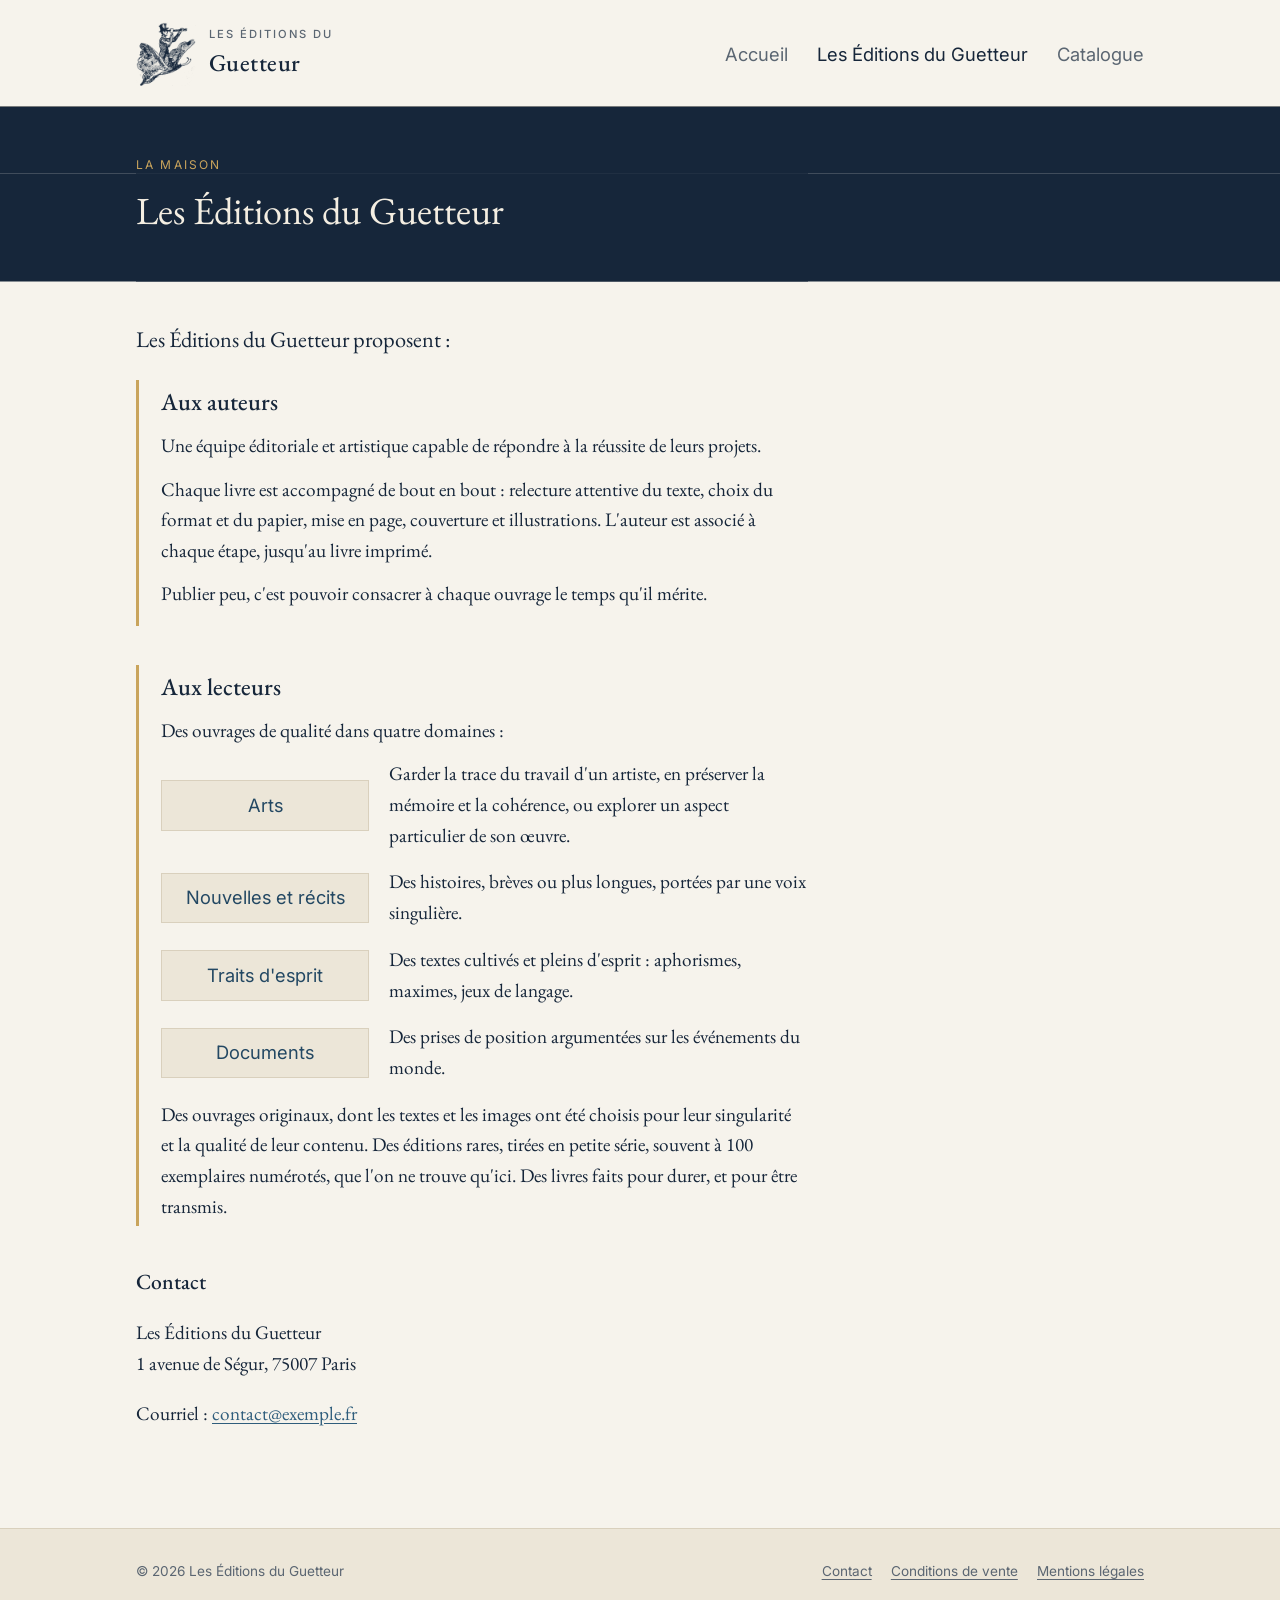
==== commit cdbba3ed: "Livre à feuilleter (accueil et extraits des Aquarellistes), menu agrandi, légende descendue Co-Autho" ====
--- a/a-propos.html
+++ b/a-propos.html
@@ -8,7 +8,7 @@
   <link rel="preconnect" href="https://fonts.googleapis.com">
   <link rel="preconnect" href="https://fonts.gstatic.com" crossorigin>
   <link href="https://fonts.googleapis.com/css2?family=EB+Garamond:ital,wght@0,400;0,500;1,400&family=Inter:wght@400;500&display=swap" rel="stylesheet">
-  <link rel="stylesheet" href="style.css">
+  <link rel="stylesheet" href="style.css?v=2026-11-23c">
 </head>
 <body>
   <header class="entete">
--- a/style.css
+++ b/style.css
@@ -1,14 +1,20 @@
 /* Les Éditions du Guetteur — feuille de style unique */
 
 :root {
-  --papier: #eaf3fa;        /* bleu clair */
-  --papier-2: #d9e9f5;
+  /* Style « Vitrine » choisi par Thierry le 23 nov. 2026 : ivoire, bleu nuit et or */
+  --papier: #f6f3ec;        /* ivoire */
+  --papier-2: #ece6d8;
   --encre: #16263a;
-  --encre-douce: #4a5d72;
-  --filet: #c3d7e8;
-  --accent: #2f5d7c;        /* bleu aquarelle */
+  --encre-douce: #5b6672;
+  --filet: #d9d0bd;
+  --accent: #2f5d7c;        /* bleu aquarelle (liens) */
   --accent-fonce: #234863;
   --ocre: #9a6a28;
+  --nuit: #16263a;          /* bandeaux sombres */
+  --or: #c9a45c;            /* touches dorées, boutons */
+  --or-clair: #e6d6b0;      /* liens sur fond sombre */
+  --ivoire: #f4eee2;        /* texte sur fond sombre */
+  --ivoire-doux: #c8c2b6;
   --largeur: 1040px;
   --serif: "EB Garamond", Garamond, Georgia, serif;
   --sans: "Inter", system-ui, -apple-system, sans-serif;
@@ -72,7 +78,7 @@
   text-transform: uppercase;
   color: var(--encre-douce);
 }
-.nav { display: flex; flex-wrap: wrap; gap: .4rem 1.4rem; font-family: var(--sans); font-size: .9rem; }
+.nav { display: flex; flex-wrap: wrap; gap: .4rem 1.8rem; font-family: var(--sans); font-size: 1.15rem; }
 .nav a { color: var(--encre-douce); text-decoration: none; }
 .nav a:hover, .nav a[aria-current] { color: var(--encre); }
 
@@ -154,7 +160,7 @@
   transition: transform .25s ease, box-shadow .25s ease;
 }
 .feuilleter:hover img { transform: translateY(-3px); box-shadow: 0 18px 30px -12px rgba(31,29,26,.35); }
-.feuilleter-legende { display: block; font-family: var(--sans); font-size: .95rem; margin-top: .8rem; }
+.feuilleter-legende { display: block; font-family: var(--sans); font-size: .95rem; margin-top: 3.2rem; }
 .feuilleter:hover .feuilleter-legende { color: var(--accent-fonce); text-decoration: underline; text-underline-offset: 3px; }
 
 /* Accueil : prochaine publication */
@@ -228,31 +234,13 @@
   font-weight: 500;
   letter-spacing: .12em;
   text-transform: uppercase;
-  color: #fff;
-  background: var(--accent);
+  color: var(--or);
+  background: var(--nuit);
   padding: .35rem .6rem;
 }
-.bandeau-bas { top: auto; left: auto; bottom: 2.6rem; right: .7rem; }
-
-/* Livres tests (fictifs, à retirer avant le lancement) */
-.fiche-test { cursor: default; }
-.bandeau-test { background: var(--ocre); top: auto; left: auto; bottom: 2.6rem; right: .7rem; }
+.bandeau-bas { top: auto; left: auto; bottom: 22%; right: .7rem; }
+
 .vignette .bandeau { z-index: 1; }
-.couverture.teinte-ocre::before {
-  background:
-    radial-gradient(ellipse 50% 35% at 35% 60%, rgba(192,138,62,.45), transparent 70%),
-    radial-gradient(ellipse 35% 25% at 70% 70%, rgba(154,106,40,.30), transparent 70%);
-}
-.couverture.teinte-vert::before {
-  background:
-    radial-gradient(ellipse 50% 35% at 40% 60%, rgba(122,150,98,.45), transparent 70%),
-    radial-gradient(ellipse 35% 25% at 70% 50%, rgba(47,93,124,.25), transparent 70%);
-}
-.couverture.teinte-gris::before {
-  background:
-    radial-gradient(ellipse 55% 35% at 45% 62%, rgba(74,93,114,.40), transparent 70%),
-    radial-gradient(ellipse 30% 22% at 70% 72%, rgba(22,38,58,.25), transparent 70%);
-}
 .fiche .details-fiche { font-family: var(--sans); font-size: .8rem; line-height: 1.5; margin-top: .4rem; }
 
 /* Catalogue : rubriques */
@@ -325,12 +313,21 @@
   line-height: 1.05;
   font-weight: 500;
 }
+/* Mention de l'éditeur : même dessin que la couverture des Aquarellistes
+   (« Éditions » puis « DU GUETTEUR », centrés en bas, en Garamond) */
 .couverture .c-editeur {
-  font-family: var(--sans);
-  font-size: clamp(.5rem, 1.4vw, .7rem);
-  letter-spacing: .14em;
+  align-self: center;
+  text-align: center;
+  font-family: var(--serif);
+  font-size: clamp(.62rem, 1.6vw, .85rem);
+  line-height: 1.25;
+  color: var(--encre);
+}
+.couverture .c-maison {
+  display: block;
   text-transform: uppercase;
-  color: var(--encre-douce);
+  letter-spacing: .06em;
+  font-size: .92em;
 }
 
 /* Page livre */
@@ -364,8 +361,8 @@
 .prix small { display: block; font-family: var(--sans); font-size: .75rem; color: var(--encre-douce); }
 .bouton {
   display: inline-block;
-  background: var(--accent);
-  color: #fff;
+  background: var(--or);
+  color: var(--nuit);
   font-family: var(--sans);
   font-size: 1rem;
   font-weight: 500;
@@ -373,7 +370,7 @@
   border-radius: 2px;
   text-decoration: none;
 }
-.bouton:hover { background: var(--accent-fonce); color: #fff; }
+.bouton:hover { background: #d8b673; color: var(--nuit); }
 .achat .note { font-family: var(--sans); font-size: .8rem; color: var(--encre-douce); flex-basis: 100%; margin: 0; }
 
 .parution {
@@ -455,7 +452,7 @@
 
 /* Page « Les Éditions du Guetteur » : deux volets, lecteurs et auteurs */
 .volet {
-  border-left: 3px solid var(--accent);
+  border-left: 3px solid var(--or);
   padding: .2rem 0 .2rem 1.4rem;
   margin: 0 0 2.4rem;
 }
@@ -501,3 +498,186 @@
   .a-la-une { grid-template-columns: 1fr; gap: 2rem; padding-bottom: 3.5rem; }
   .a-la-une-couverture { max-width: 260px; }
 }
+
+/* ==========================================================================
+   Style « Vitrine » (23 nov. 2026) : un bandeau bleu nuit d'un bord à l'autre
+   de l'écran pour le haut de chaque page (livre à la une, page de livre,
+   titre des autres pages). Le bandeau est obtenu en CSS seul (ombre élargie
+   + découpe), sans changer le HTML.
+   ========================================================================== */
+
+main > .intro-courte,
+main > .a-la-une,
+.livre,
+.texte > .surtitre:first-child,
+.texte > h1 {
+  background: var(--nuit);
+  box-shadow: 0 0 0 100vmax var(--nuit);
+  clip-path: inset(0 -100vmax);
+  color: var(--ivoire);
+}
+
+/* Titres et petites lignes sur fond sombre */
+main > .intro-courte { max-width: none; padding: 3.5rem 0 2.5rem; }
+main > .intro-courte:has(+ .a-la-une) { padding-bottom: .5rem; }
+main > .intro-courte:not(:has(+ .a-la-une)) { margin-bottom: 1.5rem; }
+main > .intro-courte h1 { color: var(--ivoire); }
+main > .intro-courte h1:only-child {
+  font-family: var(--sans);
+  font-size: .85rem;
+  letter-spacing: .28em;
+  text-transform: uppercase;
+  color: var(--or);
+  margin: 0;
+}
+main > .intro-courte .surtitre,
+main > .a-la-une .surtitre,
+.livre .surtitre,
+.texte > .surtitre:first-child { color: var(--or); }
+
+/* Accueil : le livre en vitrine */
+main > .a-la-une h2 { font-size: clamp(2.2rem, 5vw, 3.4rem); }
+main > .a-la-une h2 a { color: var(--ivoire); }
+main > .a-la-une h2 a:hover { color: var(--or); }
+main > .a-la-une .auteur,
+main > .a-la-une .rarete { color: var(--ivoire-doux); }
+main > .a-la-une .rarete strong { color: var(--ivoire); }
+main > .a-la-une .citation-une { color: var(--ivoire); border-left-color: var(--or); }
+main > .a-la-une .liens a:not(.bouton),
+.livre a:not(.bouton) { color: var(--or-clair); }
+main > .a-la-une .liens a:not(.bouton):hover,
+.livre a:not(.bouton):hover { color: var(--ivoire); }
+main > .a-la-une .couverture-img,
+.livre .couverture-img,
+.livre .couverture { box-shadow: 0 30px 60px -20px rgba(0,0,0,.7), 0 0 0 1px rgba(255,255,255,.06); }
+
+/* Accueil : la double page, sous le bandeau (sans le chevaucher, demande de Thierry du 23 nov. 2026) */
+.feuilleter { margin-top: 3rem; color: var(--encre); max-width: 720px; margin-left: auto; margin-right: auto; text-align: center; }
+.feuilleter img { box-shadow: 0 30px 50px -25px rgba(0,0,0,.55); }
+
+/* Accueil : prochaine publication dans un bandeau bleu nuit pleine largeur
+   (bandeau « A » choisi par Thierry le 23 nov. 2026), date en grand italique doré */
+.a-venir {
+  background: var(--nuit);
+  box-shadow: 0 0 0 100vmax var(--nuit);
+  clip-path: inset(0 -100vmax);
+  color: var(--ivoire);
+  border-top: 0;
+  padding: 3.5rem 0 4rem;
+  margin-top: 2rem;
+}
+.a-venir .titre-section {
+  font-family: var(--sans);
+  font-size: .85rem;
+  letter-spacing: .28em;
+  text-transform: uppercase;
+  color: var(--or);
+}
+.a-venir .a-la-une { padding: 0; grid-template-columns: minmax(0, 3fr) minmax(0, 5fr); }
+.a-venir .a-la-une-couverture { max-width: 260px; }
+.a-venir .a-la-une-couverture img { box-shadow: 0 30px 60px -20px rgba(0,0,0,.7); }
+.a-venir .surtitre { color: var(--or); }
+.a-venir h3 a { color: var(--ivoire); }
+.a-venir h3 a:hover { color: var(--or); }
+.a-venir .auteur { color: var(--ivoire-doux); }
+.a-venir .sortie {
+  display: block;
+  background: transparent;
+  border: 0;
+  padding: 0;
+  margin-top: .6rem;
+  color: var(--or);
+  font-family: var(--serif);
+  font-style: italic;
+  font-size: clamp(1.6rem, 3.5vw, 2.2rem);
+  line-height: 1.2;
+}
+.a-venir .liens a { color: var(--or-clair); }
+.a-venir .liens a:hover { color: var(--ivoire); }
+
+/* Page d'un livre : couverture et achat dans le bandeau */
+.livre h1 { color: var(--ivoire); }
+.livre .auteur,
+.livre .note,
+.livre .prix small,
+.livre .photo-lecture figcaption { color: var(--ivoire-doux); }
+.livre .prix { color: var(--ivoire); }
+.livre .achat,
+.livre .parution { border-color: rgba(244, 238, 226, .18); }
+.livre .parution-date { background: transparent; border-color: var(--or); color: var(--or); }
+.livre .caracteristiques dt { color: #a7adb5; }
+.livre + .livre-suite { border-top: 0; }
+
+/* Autres pages : le titre dans le bandeau */
+.texte { padding-top: 0; }
+.texte > .surtitre:first-child { margin: 0; padding-top: 3rem; }
+.texte > h1 { margin: 0 0 2.5rem; padding: 3rem 0 2.5rem; color: var(--ivoire); }
+.texte > .surtitre:first-child + h1 { padding-top: .4rem; }
+
+@media (max-width: 720px) {
+  .feuilleter { margin-top: 2rem; }
+  .a-venir .a-la-une { grid-template-columns: 1fr; }
+  .a-venir { padding: 2.5rem 0 3rem; }
+  main > .intro-courte { padding-top: 2.5rem; }
+}
+
+/* ==========================================================================
+   Livre à feuilleter (23 nov. 2026), accueil et catalogue, CSS seul.
+   Une case à cocher par feuille ; cochée, la feuille tourne (rotateY).
+   Les feuilles non tournées s'empilent à droite (la 1re dessus), les feuilles
+   tournées à gauche (la dernière dessus) : z-index changé à mi-rotation.
+   ========================================================================== */
+.feuilletage { max-width: 760px; margin: 3rem auto 5rem; text-align: center; }
+.tourner-case { position: absolute; opacity: 0; pointer-events: none; }
+.livre-3d {
+  display: block; position: relative;
+  width: 100%; aspect-ratio: 1390 / 984;
+  perspective: 2400px;
+  transform: translateX(-25%);          /* livre fermé : couverture au centre */
+  transition: transform 1s cubic-bezier(.4,.1,.2,1);
+}
+#tourner-1:checked ~ .livre-3d { transform: none; }
+.livre-3d .page, .livre-3d .feuille { position: absolute; top: 0; left: 50%; width: 50%; height: 100%; }
+.livre-3d img { width: 100%; height: 100%; object-fit: cover; display: block; }
+.page-droite { box-shadow: 0 30px 50px -25px rgba(0,0,0,.55); z-index: 1; }
+.page-droite::after, .recto::after { content: ""; position: absolute; inset: 0; background: linear-gradient(90deg, rgba(0,0,0,.18), transparent 12%); pointer-events: none; }
+.feuille {
+  transform-origin: left center; transform-style: preserve-3d;
+  transition: transform 1.2s cubic-bezier(.4,.1,.2,1), z-index 0s .6s;
+}
+.recto, .verso { position: absolute; inset: 0; cursor: pointer; backface-visibility: hidden; -webkit-backface-visibility: hidden; }
+.f1 .recto::after { background: none; }
+.recto { box-shadow: 0 30px 50px -25px rgba(0,0,0,.5); }
+.verso { transform: rotateY(180deg); }
+.verso::after { content: ""; position: absolute; inset: 0; background: linear-gradient(270deg, rgba(0,0,0,.18), transparent 12%); pointer-events: none; }
+/* Jusqu'à 10 feuilles (couverture comprise) : au-delà, ajouter des lignes fN sur le même modèle */
+.f1 { z-index: 29; }
+.f2 { z-index: 28; }
+.f3 { z-index: 27; }
+.f4 { z-index: 26; }
+.f5 { z-index: 25; }
+.f6 { z-index: 24; }
+.f7 { z-index: 23; }
+.f8 { z-index: 22; }
+.f9 { z-index: 21; }
+.f10 { z-index: 20; }
+#tourner-1:checked ~ .livre-3d .f1 { transform: rotateY(-180deg); z-index: 41; }
+#tourner-2:checked ~ .livre-3d .f2 { transform: rotateY(-180deg); z-index: 42; }
+#tourner-3:checked ~ .livre-3d .f3 { transform: rotateY(-180deg); z-index: 43; }
+#tourner-4:checked ~ .livre-3d .f4 { transform: rotateY(-180deg); z-index: 44; }
+#tourner-5:checked ~ .livre-3d .f5 { transform: rotateY(-180deg); z-index: 45; }
+#tourner-6:checked ~ .livre-3d .f6 { transform: rotateY(-180deg); z-index: 46; }
+#tourner-7:checked ~ .livre-3d .f7 { transform: rotateY(-180deg); z-index: 47; }
+#tourner-8:checked ~ .livre-3d .f8 { transform: rotateY(-180deg); z-index: 48; }
+#tourner-9:checked ~ .livre-3d .f9 { transform: rotateY(-180deg); z-index: 49; }
+#tourner-10:checked ~ .livre-3d .f10 { transform: rotateY(-180deg); z-index: 50; }
+.tourner-case:focus-visible ~ .livre-3d { outline: 2px solid var(--or); outline-offset: 6px; }
+.feuilletage-aide { font-family: var(--sans); font-size: .9rem; color: var(--encre-douce); margin: 1.6rem 0 .4rem; }
+.feuilletage-aide .si-ouvert { display: none; }
+#tourner-1:checked ~ .feuilletage-aide .si-ouvert { display: inline; }
+#tourner-1:checked ~ .feuilletage-aide .si-ferme { display: none; }
+.feuilletage .feuilleter-legende { margin-top: .4rem; display: inline-block; }
+@media (prefers-reduced-motion: reduce) { .livre-3d, .feuille { transition: none; } }
+
+/* Page du livre : le livre à feuilleter sous le titre « Extraits » */
+.feuilletage-extraits { margin: 1.5rem auto 3rem; }
